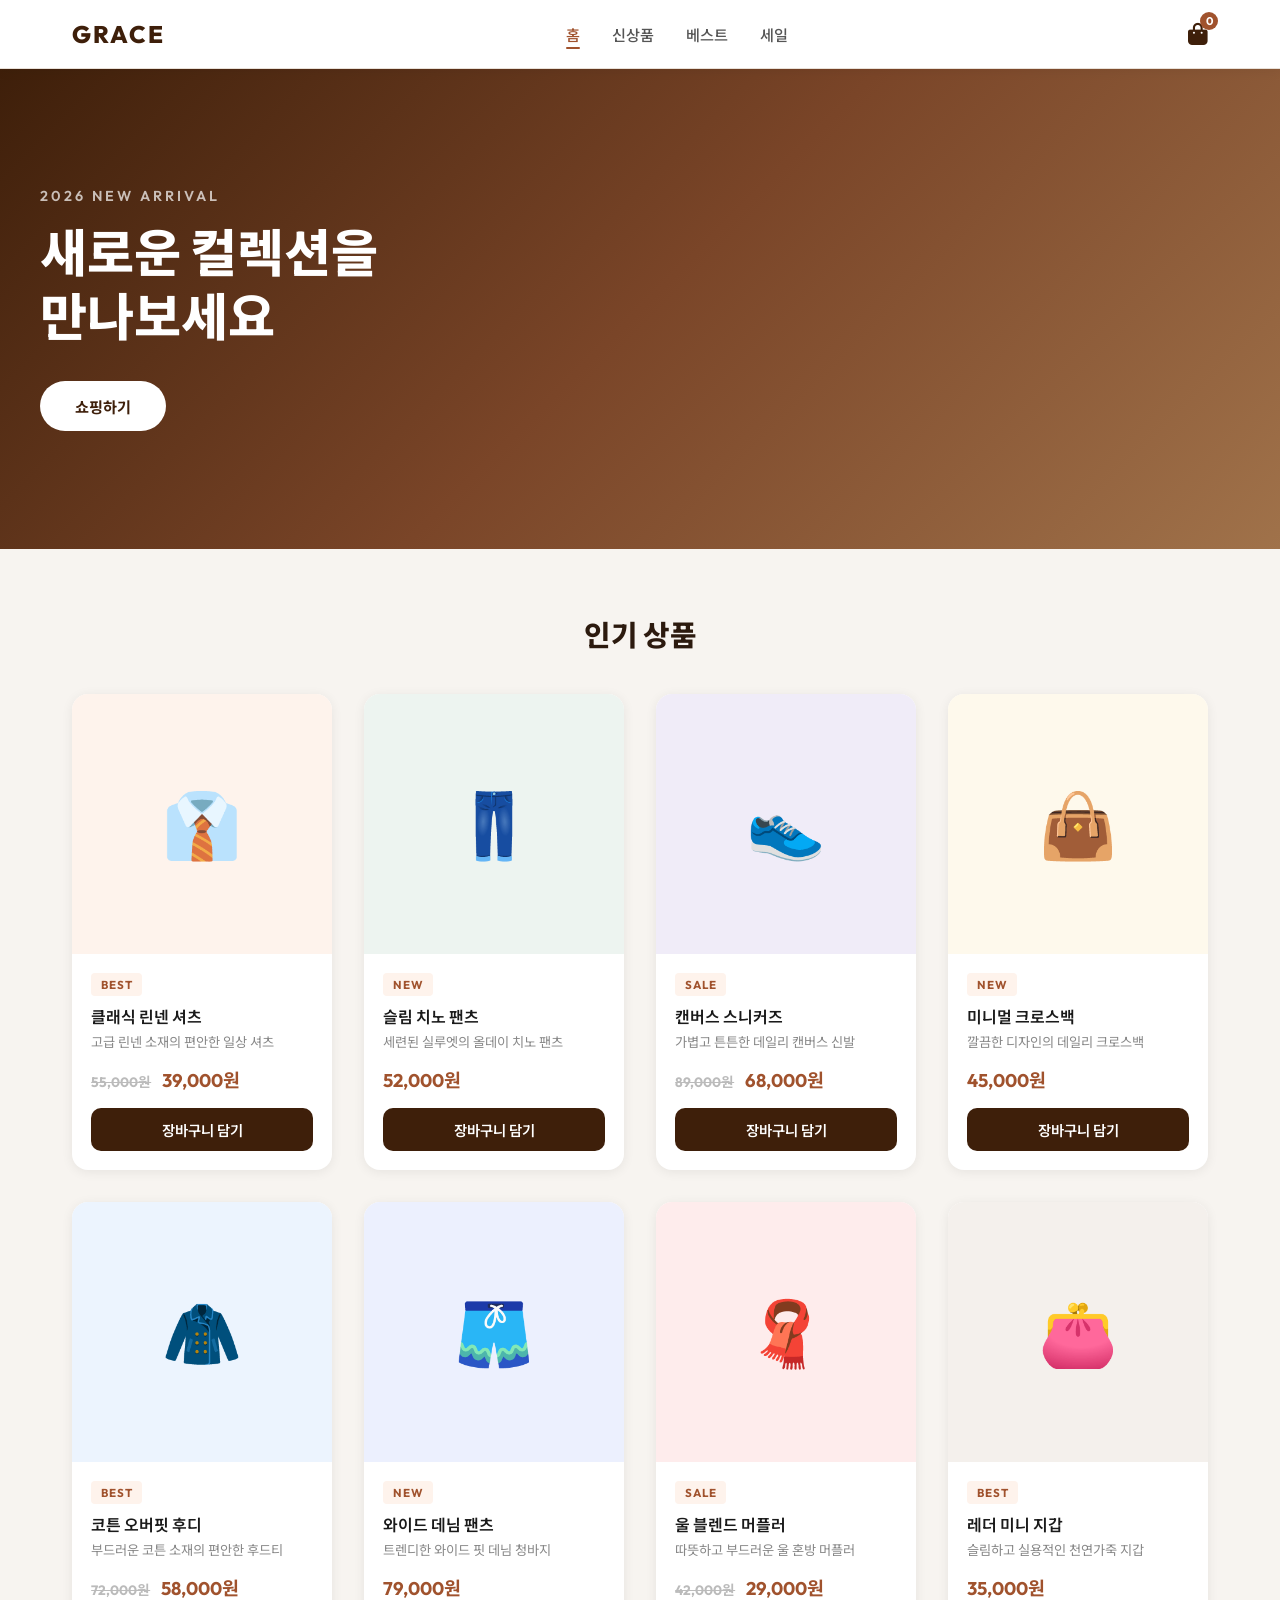
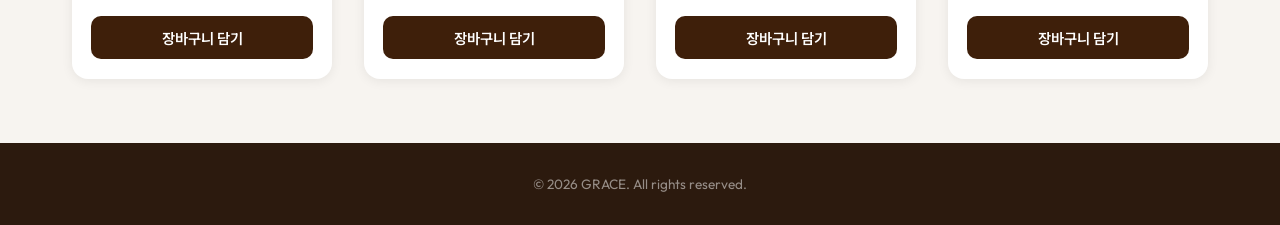
==== index.html @ 34ebe5d7 "first commit" ====
<!DOCTYPE html>
<html lang="ko">
<head>
  <meta charset="UTF-8">
  <meta name="viewport" content="width=device-width, initial-scale=1.0">
  <title>GRACE</title>
  <link rel="stylesheet" href="style.css">
  <link rel="stylesheet" href="https://cdnjs.cloudflare.com/ajax/libs/font-awesome/6.4.0/css/all.min.css">
</head>
<body>

  <!-- 헤더 -->
  <header>
    <div class="header-inner">
      <div class="logo">GRACE</div>
      <nav>
        <a href="index.html" class="active">홈</a>
        <a href="#">신상품</a>
        <a href="#">베스트</a>
        <a href="#">세일</a>
      </nav>
      <a href="cart.html" class="cart-icon">
        <i class="fa-solid fa-bag-shopping"></i>
        <span class="cart-count" id="cart-count">0</span>
      </a>
    </div>
  </header>

  <!-- 배너 -->
  <section class="banner">
    <div class="banner-text">
      <p class="banner-sub">2026 NEW ARRIVAL</p>
      <h1>새로운 컬렉션을<br>만나보세요</h1>
      <a href="#products" class="btn-main">쇼핑하기</a>
    </div>
  </section>

  <!-- 상품 목록 -->
  <section class="products-section" id="products">
    <h2 class="section-title">인기 상품</h2>
    <div class="product-grid" id="product-grid"></div>
  </section>

  <!-- 푸터 -->
  <footer>
    <p>© 2026 GRACE. All rights reserved.</p>
  </footer>

  <script src="app.js"></script>
</body>
</html>
---- style.css ----
@import url('https://fonts.googleapis.com/css2?family=Noto+Sans+KR:wght@300;400;500;700&family=Outfit:wght@400;600;700;800&display=swap');

* {
  box-sizing: border-box;
  margin: 0;
  padding: 0;
}

body {
  font-family: 'Outfit', 'Noto Sans KR', sans-serif;
  background: #f7f4f0;
  color: #1a1a1a;
  min-height: 100vh;
}

a {
  text-decoration: none;
  color: inherit;
}

/* ── 헤더 ── */
header {
  position: sticky;
  top: 0;
  z-index: 100;
  background: #fff;
  border-bottom: 1px solid #e8e0d8;
  box-shadow: 0 2px 12px rgba(0,0,0,0.06);
}

.header-inner {
  max-width: 1200px;
  margin: 0 auto;
  padding: 0 2rem;
  height: 68px;
  display: flex;
  align-items: center;
  justify-content: space-between;
}

.logo {
  font-size: 1.5rem;
  font-weight: 800;
  letter-spacing: 2px;
  color: #3e1f0a;
}

.logo a {
  color: #3e1f0a;
}

nav {
  display: flex;
  gap: 2rem;
}

nav a {
  font-size: 0.95rem;
  font-weight: 500;
  color: #555;
  transition: color 0.2s;
  position: relative;
}

nav a:hover,
nav a.active {
  color: #a0522d;
}

nav a.active::after {
  content: '';
  position: absolute;
  bottom: -4px;
  left: 0;
  right: 0;
  height: 2px;
  background: #a0522d;
  border-radius: 2px;
}

.cart-icon {
  position: relative;
  font-size: 1.4rem;
  color: #3e1f0a;
  cursor: pointer;
  transition: color 0.2s;
}

.cart-icon:hover {
  color: #a0522d;
}

.cart-count {
  position: absolute;
  top: -8px;
  right: -10px;
  background: #a0522d;
  color: #fff;
  font-size: 0.7rem;
  font-weight: 700;
  width: 18px;
  height: 18px;
  border-radius: 50%;
  display: flex;
  align-items: center;
  justify-content: center;
}

/* ── 배너 ── */
.banner {
  background: linear-gradient(135deg, #3e1f0a 0%, #7a4528 50%, #a0724a 100%);
  min-height: 480px;
  display: flex;
  align-items: center;
  padding: 4rem 2rem;
}

.banner-text {
  max-width: 1200px;
  margin: 0 auto;
  width: 100%;
}

.banner-sub {
  font-size: 0.9rem;
  font-weight: 600;
  letter-spacing: 3px;
  color: rgba(255,255,255,0.7);
  margin-bottom: 1rem;
}

.banner-text h1 {
  font-size: 3.2rem;
  font-weight: 800;
  color: #fff;
  line-height: 1.25;
  margin-bottom: 2rem;
}

/* ── 버튼 ── */
.btn-main {
  display: inline-block;
  background: #fff;
  color: #3e1f0a;
  font-size: 0.95rem;
  font-weight: 700;
  padding: 0.85rem 2.2rem;
  border-radius: 50px;
  border: none;
  cursor: pointer;
  transition: all 0.25s;
  font-family: inherit;
}

.btn-main:hover {
  background: #a0522d;
  color: #fff;
  transform: translateY(-2px);
  box-shadow: 0 6px 20px rgba(160, 82, 45, 0.35);
}

.btn-outline {
  display: inline-block;
  background: transparent;
  color: #a0522d;
  font-size: 0.95rem;
  font-weight: 600;
  padding: 0.85rem 2.2rem;
  border-radius: 50px;
  border: 2px solid #a0522d;
  cursor: pointer;
  transition: all 0.25s;
  font-family: inherit;
  text-align: center;
}

.btn-outline:hover {
  background: #a0522d;
  color: #fff;
}

.btn-full {
  width: 100%;
  text-align: center;
  margin-top: 0.75rem;
}

/* ── 상품 섹션 ── */
.products-section {
  max-width: 1200px;
  margin: 0 auto;
  padding: 4rem 2rem;
}

.section-title {
  font-size: 1.8rem;
  font-weight: 800;
  color: #2c1a0e;
  margin-bottom: 2.5rem;
  text-align: center;
}

.product-grid {
  display: grid;
  grid-template-columns: repeat(auto-fill, minmax(260px, 1fr));
  gap: 2rem;
}

/* ── 상품 카드 ── */
.product-card {
  background: #fff;
  border-radius: 16px;
  overflow: hidden;
  box-shadow: 0 2px 12px rgba(0,0,0,0.07);
  transition: transform 0.25s, box-shadow 0.25s;
  cursor: pointer;
}

.product-card:hover {
  transform: translateY(-6px);
  box-shadow: 0 12px 30px rgba(0,0,0,0.12);
}

.product-thumb {
  width: 100%;
  aspect-ratio: 1 / 1;
  display: flex;
  align-items: center;
  justify-content: center;
  font-size: 4rem;
}

.product-info {
  padding: 1.2rem;
}

.product-badge {
  display: inline-block;
  font-size: 0.72rem;
  font-weight: 700;
  letter-spacing: 1px;
  padding: 0.25rem 0.6rem;
  border-radius: 4px;
  background: #fef3ec;
  color: #a0522d;
  margin-bottom: 0.5rem;
}

.product-name {
  font-size: 1rem;
  font-weight: 600;
  color: #1a1a1a;
  margin-bottom: 0.3rem;
}

.product-desc {
  font-size: 0.83rem;
  color: #888;
  margin-bottom: 0.8rem;
  line-height: 1.5;
}

.product-price {
  font-size: 1.15rem;
  font-weight: 700;
  color: #a0522d;
  margin-bottom: 1rem;
}

.product-original-price {
  font-size: 0.85rem;
  color: #bbb;
  text-decoration: line-through;
  margin-right: 0.4rem;
}

.btn-add-cart {
  width: 100%;
  padding: 0.7rem;
  background: #3e1f0a;
  color: #fff;
  border: none;
  border-radius: 10px;
  font-size: 0.9rem;
  font-weight: 600;
  cursor: pointer;
  font-family: inherit;
  transition: background 0.2s;
}

.btn-add-cart:hover {
  background: #a0522d;
}

/* ── 장바구니 페이지 ── */
.cart-page {
  max-width: 1100px;
  margin: 0 auto;
  padding: 3rem 2rem;
}

.cart-container {
  display: grid;
  grid-template-columns: 1fr 340px;
  gap: 2rem;
  align-items: start;
}

.cart-items {
  display: flex;
  flex-direction: column;
  gap: 1rem;
}

.cart-item {
  background: #fff;
  border-radius: 14px;
  padding: 1.2rem;
  display: flex;
  align-items: center;
  gap: 1.2rem;
  box-shadow: 0 2px 10px rgba(0,0,0,0.06);
}

.cart-item-thumb {
  width: 80px;
  height: 80px;
  border-radius: 10px;
  display: flex;
  align-items: center;
  justify-content: center;
  font-size: 2.2rem;
  flex-shrink: 0;
}

.cart-item-info {
  flex: 1;
}

.cart-item-name {
  font-size: 1rem;
  font-weight: 600;
  margin-bottom: 0.25rem;
}

.cart-item-price {
  font-size: 1rem;
  font-weight: 700;
  color: #a0522d;
}

.cart-item-controls {
  display: flex;
  align-items: center;
  gap: 0.5rem;
  margin-top: 0.5rem;
}

.qty-btn {
  width: 28px;
  height: 28px;
  border: 1px solid #ddd;
  background: #fff;
  border-radius: 6px;
  cursor: pointer;
  font-size: 1rem;
  display: flex;
  align-items: center;
  justify-content: center;
  transition: background 0.2s;
}

.qty-btn:hover {
  background: #f0e8df;
}

.qty-num {
  font-weight: 600;
  min-width: 24px;
  text-align: center;
}

.btn-remove {
  margin-left: auto;
  background: none;
  border: none;
  color: #ccc;
  font-size: 1.1rem;
  cursor: pointer;
  transition: color 0.2s;
}

.btn-remove:hover {
  color: #e53e3e;
}

/* 장바구니 비어있을 때 */
.cart-empty {
  text-align: center;
  padding: 5rem 2rem;
  grid-column: 1 / -1;
}

.cart-empty i {
  font-size: 4rem;
  color: #ddd;
  margin-bottom: 1rem;
}

.cart-empty p {
  font-size: 1.1rem;
  color: #999;
  margin-bottom: 1.5rem;
}

/* 주문 요약 */
.cart-summary {
  background: #fff;
  border-radius: 16px;
  padding: 1.8rem;
  box-shadow: 0 2px 12px rgba(0,0,0,0.07);
  position: sticky;
  top: 88px;
}

.cart-summary h3 {
  font-size: 1.1rem;
  font-weight: 700;
  margin-bottom: 1.5rem;
  padding-bottom: 1rem;
  border-bottom: 1px solid #f0e8df;
}

.summary-row {
  display: flex;
  justify-content: space-between;
  font-size: 0.95rem;
  color: #555;
  margin-bottom: 0.8rem;
}

.summary-row.total {
  font-size: 1.1rem;
  font-weight: 700;
  color: #1a1a1a;
  padding-top: 1rem;
  margin-top: 0.5rem;
  border-top: 1px solid #f0e8df;
}

/* ── 푸터 ── */
footer {
  background: #2c1a0e;
  color: rgba(255,255,255,0.5);
  text-align: center;
  padding: 2rem;
  font-size: 0.85rem;
}

/* ── 반응형 ── */
@media (max-width: 768px) {
  .banner-text h1 {
    font-size: 2rem;
  }

  .cart-container {
    grid-template-columns: 1fr;
  }

  .cart-summary {
    position: static;
  }

  nav {
    display: none;
  }
}
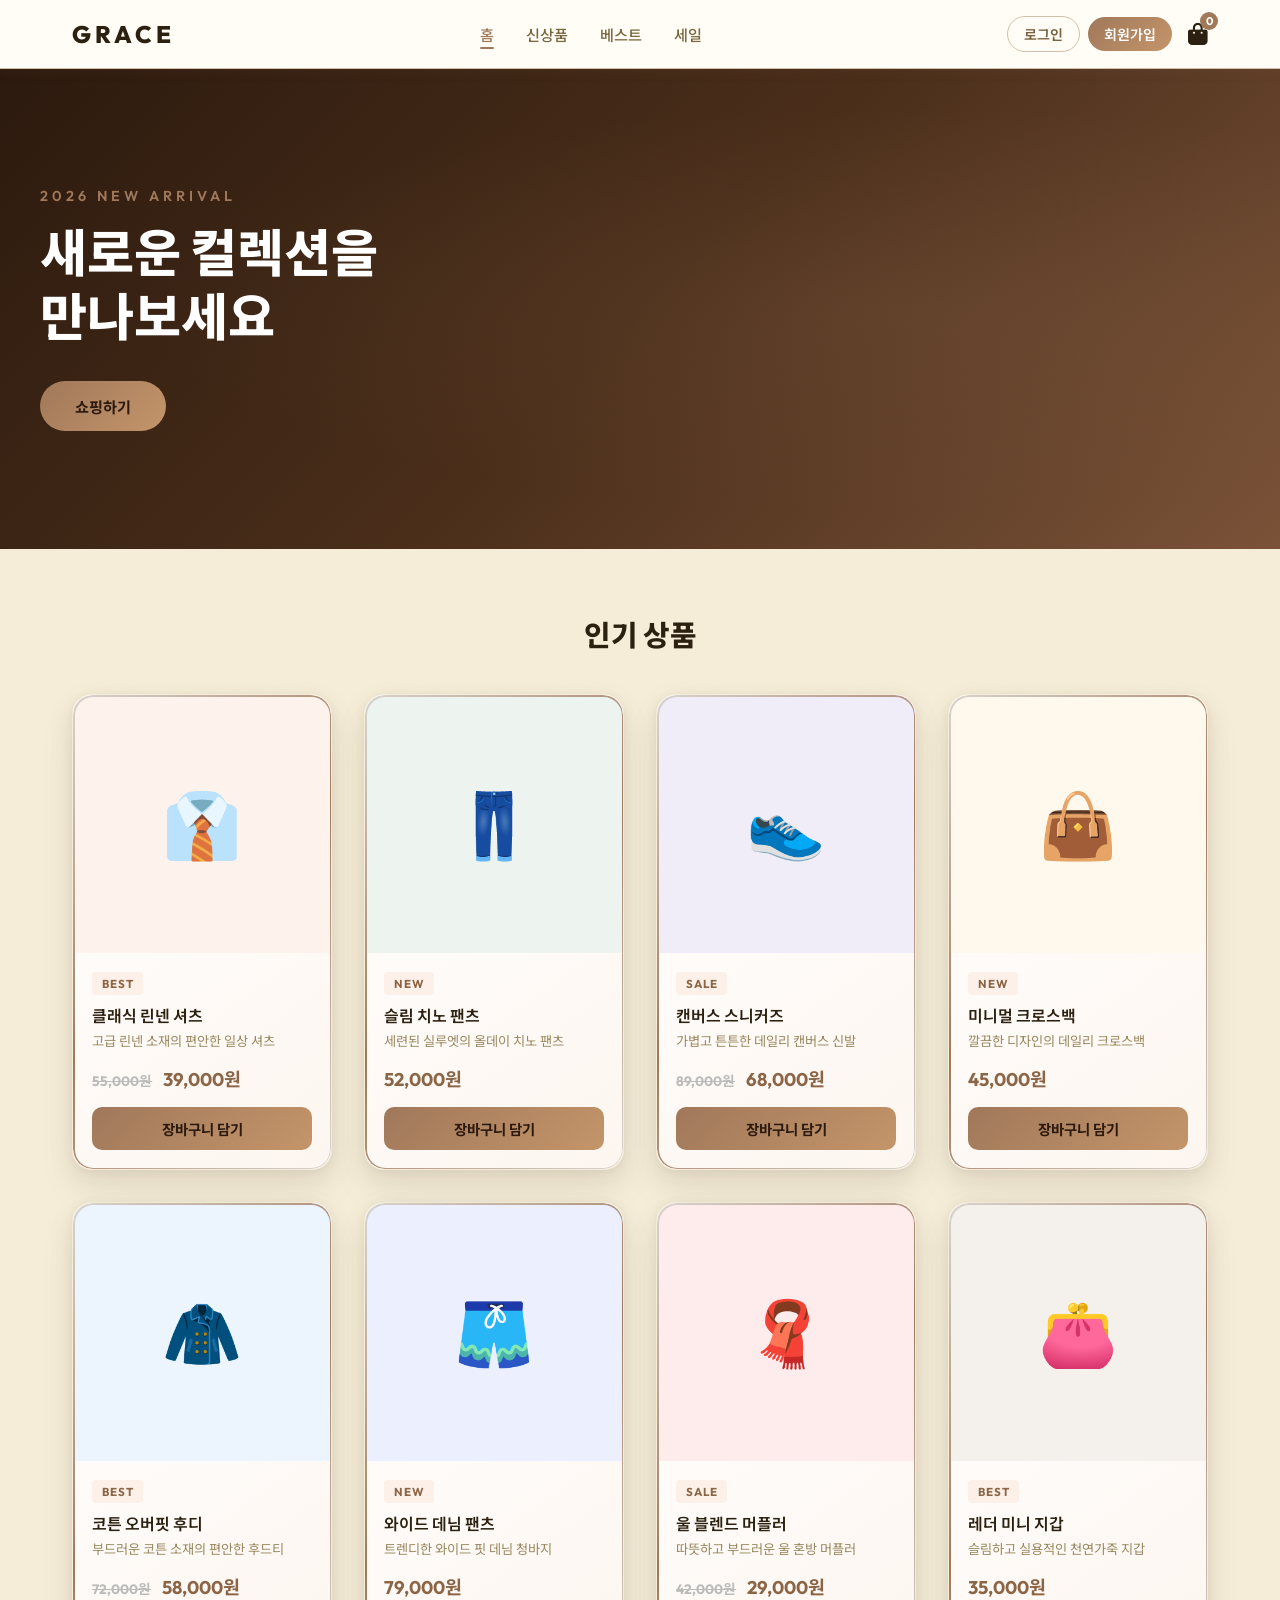
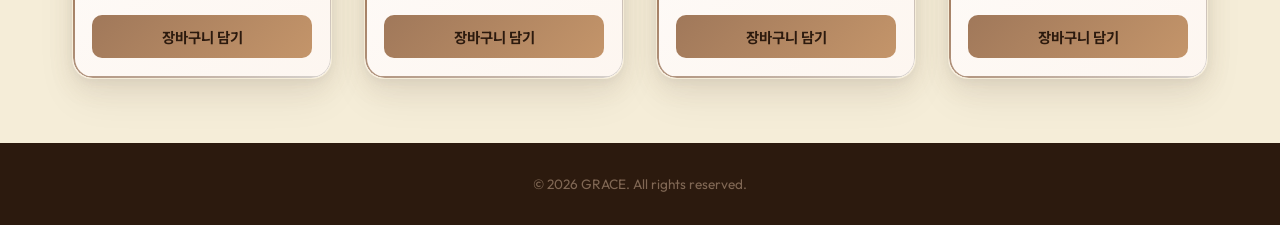
==== commit bfbbbe03: "로그인/회원가입 페이지 추가" ====
--- a/index.html
+++ b/index.html
@@ -19,10 +19,20 @@
         <a href="#">베스트</a>
         <a href="#">세일</a>
       </nav>
-      <a href="cart.html" class="cart-icon">
-        <i class="fa-solid fa-bag-shopping"></i>
-        <span class="cart-count" id="cart-count">0</span>
-      </a>
+      <div class="header-right">
+        <div class="auth-buttons" id="auth-buttons">
+          <a href="login.html" class="btn-login">로그인</a>
+          <a href="signup.html" class="btn-signup">회원가입</a>
+        </div>
+        <div class="user-info" id="user-info" style="display:none;">
+          <span class="user-name" id="user-name"></span>
+          <button class="btn-logout" onclick="logout()">로그아웃</button>
+        </div>
+        <a href="cart.html" class="cart-icon">
+          <i class="fa-solid fa-bag-shopping"></i>
+          <span class="cart-count" id="cart-count">0</span>
+        </a>
+      </div>
     </div>
   </header>
 
--- a/style.css
+++ b/style.css
@@ -8,8 +8,8 @@
 
 body {
   font-family: 'Outfit', 'Noto Sans KR', sans-serif;
-  background: #f7f4f0;
-  color: #1a1a1a;
+  background: #f5edd8;
+  color: #2c2010;
   min-height: 100vh;
 }
 
@@ -18,14 +18,14 @@
   color: inherit;
 }
 
-/* ── 헤더 ── */
+/* ?�?� ?�더 ?�?� */
 header {
   position: sticky;
   top: 0;
   z-index: 100;
-  background: #fff;
-  border-bottom: 1px solid #e8e0d8;
-  box-shadow: 0 2px 12px rgba(0,0,0,0.06);
+  background: #fffdf5;
+  border-bottom: 1px solid #d4bfaa;
+  box-shadow: 0 2px 12px rgba(140, 100, 70, 0.1);
 }
 
 .header-inner {
@@ -41,12 +41,12 @@
 .logo {
   font-size: 1.5rem;
   font-weight: 800;
-  letter-spacing: 2px;
-  color: #3e1f0a;
+  letter-spacing: 4px;
+  color: #2c2010;
 }
 
 .logo a {
-  color: #3e1f0a;
+  color: #2c2010;
 }
 
 nav {
@@ -57,14 +57,14 @@
 nav a {
   font-size: 0.95rem;
   font-weight: 500;
-  color: #555;
+  color: #7a6840;
   transition: color 0.2s;
   position: relative;
 }
 
 nav a:hover,
 nav a.active {
-  color: #a0522d;
+  color: #A0785A;
 }
 
 nav a.active::after {
@@ -74,27 +74,27 @@
   left: 0;
   right: 0;
   height: 2px;
-  background: #a0522d;
+  background: #A0785A;
   border-radius: 2px;
 }
 
 .cart-icon {
   position: relative;
   font-size: 1.4rem;
-  color: #3e1f0a;
+  color: #2c2010;
   cursor: pointer;
   transition: color 0.2s;
 }
 
 .cart-icon:hover {
-  color: #a0522d;
+  color: #A0785A;
 }
 
 .cart-count {
   position: absolute;
   top: -8px;
   right: -10px;
-  background: #a0522d;
+  background: #A0785A;
   color: #fff;
   font-size: 0.7rem;
   font-weight: 700;
@@ -106,26 +106,38 @@
   justify-content: center;
 }
 
-/* ── 배너 ── */
+/* ?�?� 배너 ?�?� */
 .banner {
-  background: linear-gradient(135deg, #3e1f0a 0%, #7a4528 50%, #a0724a 100%);
+  background: linear-gradient(135deg, #2c1a0e 0%, #4a2e1a 50%, #7a5238 100%);
   min-height: 480px;
   display: flex;
   align-items: center;
   padding: 4rem 2rem;
+  position: relative;
+  overflow: hidden;
+}
+
+.banner::after {
+  content: '';
+  position: absolute;
+  inset: 0;
+  background: radial-gradient(ellipse at 70% 50%, rgba(160, 120, 90, 0.15) 0%, transparent 60%);
+  pointer-events: none;
 }
 
 .banner-text {
   max-width: 1200px;
   margin: 0 auto;
   width: 100%;
+  position: relative;
+  z-index: 1;
 }
 
 .banner-sub {
   font-size: 0.9rem;
   font-weight: 600;
-  letter-spacing: 3px;
-  color: rgba(255,255,255,0.7);
+  letter-spacing: 4px;
+  color: #A0785A;
   margin-bottom: 1rem;
 }
 
@@ -137,11 +149,11 @@
   margin-bottom: 2rem;
 }
 
-/* ── 버튼 ── */
+/* ?�?� 버튼 ?�?� */
 .btn-main {
   display: inline-block;
-  background: #fff;
-  color: #3e1f0a;
+  background: linear-gradient(135deg, #A0785A 0%, #C4956A 100%);
+  color: #2c1a0e;
   font-size: 0.95rem;
   font-weight: 700;
   padding: 0.85rem 2.2rem;
@@ -153,21 +165,21 @@
 }
 
 .btn-main:hover {
-  background: #a0522d;
-  color: #fff;
+  background: linear-gradient(135deg, #8B6545 0%, #A0785A 100%);
+  color: #2c1a0e;
   transform: translateY(-2px);
-  box-shadow: 0 6px 20px rgba(160, 82, 45, 0.35);
+  box-shadow: 0 6px 20px rgba(160, 120, 90, 0.4);
 }
 
 .btn-outline {
   display: inline-block;
   background: transparent;
-  color: #a0522d;
+  color: #A0785A;
   font-size: 0.95rem;
   font-weight: 600;
   padding: 0.85rem 2.2rem;
   border-radius: 50px;
-  border: 2px solid #a0522d;
+  border: 2px solid #A0785A;
   cursor: pointer;
   transition: all 0.25s;
   font-family: inherit;
@@ -175,8 +187,8 @@
 }
 
 .btn-outline:hover {
-  background: #a0522d;
-  color: #fff;
+  background: #A0785A;
+  color: #2c1a0e;
 }
 
 .btn-full {
@@ -185,7 +197,7 @@
   margin-top: 0.75rem;
 }
 
-/* ── 상품 섹션 ── */
+/* ?�?� ?�품 ?�션 ?�?� */
 .products-section {
   max-width: 1200px;
   margin: 0 auto;
@@ -195,7 +207,7 @@
 .section-title {
   font-size: 1.8rem;
   font-weight: 800;
-  color: #2c1a0e;
+  color: #2c2010;
   margin-bottom: 2.5rem;
   text-align: center;
 }
@@ -208,17 +220,39 @@
 
 /* ── 상품 카드 ── */
 .product-card {
-  background: #fff;
-  border-radius: 16px;
+  background: linear-gradient(145deg, #ffffff, #fdf6f0);
+  border-radius: 20px;
   overflow: hidden;
-  box-shadow: 0 2px 12px rgba(0,0,0,0.07);
-  transition: transform 0.25s, box-shadow 0.25s;
+  box-shadow:
+    0 2px 6px rgba(192, 186, 180, 0.25),
+    0 8px 24px rgba(160, 120, 90, 0.12),
+    0 20px 40px rgba(0, 0, 0, 0.06);
+  transition: transform 0.3s, box-shadow 0.3s;
   cursor: pointer;
+  border: 1.5px solid transparent;
+  background-clip: padding-box;
+  position: relative;
+}
+
+.product-card::before {
+  content: '';
+  position: absolute;
+  inset: 0;
+  border-radius: 20px;
+  padding: 1.5px;
+  background: linear-gradient(135deg, #d8d4d0, #A0785A, #d8d4d0);
+  -webkit-mask: linear-gradient(#fff 0 0) content-box, linear-gradient(#fff 0 0);
+  -webkit-mask-composite: xor;
+  mask-composite: exclude;
+  pointer-events: none;
 }
 
 .product-card:hover {
-  transform: translateY(-6px);
-  box-shadow: 0 12px 30px rgba(0,0,0,0.12);
+  transform: translateY(-8px);
+  box-shadow:
+    0 4px 12px rgba(192, 186, 180, 0.3),
+    0 16px 40px rgba(160, 120, 90, 0.18),
+    0 30px 60px rgba(0, 0, 0, 0.08);
 }
 
 .product-thumb {
@@ -241,21 +275,21 @@
   letter-spacing: 1px;
   padding: 0.25rem 0.6rem;
   border-radius: 4px;
-  background: #fef3ec;
-  color: #a0522d;
+  background: #fdf0e8;
+  color: #8B6545;
   margin-bottom: 0.5rem;
 }
 
 .product-name {
   font-size: 1rem;
   font-weight: 600;
-  color: #1a1a1a;
+  color: #2c2010;
   margin-bottom: 0.3rem;
 }
 
 .product-desc {
   font-size: 0.83rem;
-  color: #888;
+  color: #9a8860;
   margin-bottom: 0.8rem;
   line-height: 1.5;
 }
@@ -263,7 +297,7 @@
 .product-price {
   font-size: 1.15rem;
   font-weight: 700;
-  color: #a0522d;
+  color: #8B6545;
   margin-bottom: 1rem;
 }
 
@@ -277,22 +311,23 @@
 .btn-add-cart {
   width: 100%;
   padding: 0.7rem;
-  background: #3e1f0a;
-  color: #fff;
+  background: linear-gradient(135deg, #A0785A 0%, #C4956A 100%);
+  color: #2c1a0e;
   border: none;
   border-radius: 10px;
   font-size: 0.9rem;
-  font-weight: 600;
+  font-weight: 700;
   cursor: pointer;
   font-family: inherit;
-  transition: background 0.2s;
+  transition: all 0.2s;
 }
 
 .btn-add-cart:hover {
-  background: #a0522d;
-}
-
-/* ── 장바구니 페이지 ── */
+  background: linear-gradient(135deg, #8B6545 0%, #A0785A 100%);
+  box-shadow: 0 4px 14px rgba(160, 120, 90, 0.35);
+}
+
+/* ?�?� ?�바구니 ?�이지 ?�?� */
 .cart-page {
   max-width: 1100px;
   margin: 0 auto;
@@ -313,13 +348,31 @@
 }
 
 .cart-item {
-  background: #fff;
-  border-radius: 14px;
+  background: linear-gradient(145deg, #ffffff, #fdf6f0);
+  border-radius: 18px;
   padding: 1.2rem;
   display: flex;
   align-items: center;
   gap: 1.2rem;
-  box-shadow: 0 2px 10px rgba(0,0,0,0.06);
+  box-shadow:
+    0 2px 6px rgba(192, 186, 180, 0.25),
+    0 8px 20px rgba(160, 120, 90, 0.1),
+    0 16px 32px rgba(0, 0, 0, 0.05);
+  border: 1.5px solid transparent;
+  position: relative;
+}
+
+.cart-item::before {
+  content: '';
+  position: absolute;
+  inset: 0;
+  border-radius: 18px;
+  padding: 1.5px;
+  background: linear-gradient(135deg, #d8d4d0, #A0785A, #d8d4d0);
+  -webkit-mask: linear-gradient(#fff 0 0) content-box, linear-gradient(#fff 0 0);
+  -webkit-mask-composite: xor;
+  mask-composite: exclude;
+  pointer-events: none;
 }
 
 .cart-item-thumb {
@@ -341,12 +394,13 @@
   font-size: 1rem;
   font-weight: 600;
   margin-bottom: 0.25rem;
+  color: #2c2010;
 }
 
 .cart-item-price {
   font-size: 1rem;
   font-weight: 700;
-  color: #a0522d;
+  color: #8B6545;
 }
 
 .cart-item-controls {
@@ -359,8 +413,8 @@
 .qty-btn {
   width: 28px;
   height: 28px;
-  border: 1px solid #ddd;
-  background: #fff;
+  border: 1px solid #d4bfaa;
+  background: #fffdf5;
   border-radius: 6px;
   cursor: pointer;
   font-size: 1rem;
@@ -371,13 +425,14 @@
 }
 
 .qty-btn:hover {
-  background: #f0e8df;
+  background: #fdf0e8;
 }
 
 .qty-num {
   font-weight: 600;
   min-width: 24px;
   text-align: center;
+  color: #2c2010;
 }
 
 .btn-remove {
@@ -394,7 +449,7 @@
   color: #e53e3e;
 }
 
-/* 장바구니 비어있을 때 */
+/* ?�바구니 비어?�을 ??*/
 .cart-empty {
   text-align: center;
   padding: 5rem 2rem;
@@ -403,24 +458,41 @@
 
 .cart-empty i {
   font-size: 4rem;
-  color: #ddd;
+  color: #d4bfaa;
   margin-bottom: 1rem;
 }
 
 .cart-empty p {
   font-size: 1.1rem;
-  color: #999;
+  color: #9a8860;
   margin-bottom: 1.5rem;
 }
 
 /* 주문 요약 */
 .cart-summary {
-  background: #fff;
-  border-radius: 16px;
+  background: linear-gradient(145deg, #ffffff, #fdf6f0);
+  border-radius: 20px;
   padding: 1.8rem;
-  box-shadow: 0 2px 12px rgba(0,0,0,0.07);
+  box-shadow:
+    0 2px 6px rgba(192, 186, 180, 0.25),
+    0 8px 24px rgba(160, 120, 90, 0.12),
+    0 20px 40px rgba(0, 0, 0, 0.06);
+  border: 1.5px solid transparent;
   position: sticky;
   top: 88px;
+}
+
+.cart-summary::before {
+  content: '';
+  position: absolute;
+  inset: 0;
+  border-radius: 20px;
+  padding: 1.5px;
+  background: linear-gradient(135deg, #d8d4d0, #A0785A, #d8d4d0);
+  -webkit-mask: linear-gradient(#fff 0 0) content-box, linear-gradient(#fff 0 0);
+  -webkit-mask-composite: xor;
+  mask-composite: exclude;
+  pointer-events: none;
 }
 
 .cart-summary h3 {
@@ -428,36 +500,240 @@
   font-weight: 700;
   margin-bottom: 1.5rem;
   padding-bottom: 1rem;
-  border-bottom: 1px solid #f0e8df;
+  border-bottom: 1px solid #e8d0bc;
+  color: #2c2010;
 }
 
 .summary-row {
   display: flex;
   justify-content: space-between;
   font-size: 0.95rem;
-  color: #555;
+  color: #7a6840;
   margin-bottom: 0.8rem;
 }
 
 .summary-row.total {
   font-size: 1.1rem;
   font-weight: 700;
-  color: #1a1a1a;
+  color: #2c2010;
   padding-top: 1rem;
   margin-top: 0.5rem;
-  border-top: 1px solid #f0e8df;
-}
-
-/* ── 푸터 ── */
+  border-top: 1px solid #e8d0bc;
+}
+
+/* ?�?� ?�터 ?�?� */
 footer {
   background: #2c1a0e;
-  color: rgba(255,255,255,0.5);
+  color: rgba(255, 220, 190, 0.4);
   text-align: center;
   padding: 2rem;
   font-size: 0.85rem;
 }
 
-/* ── 반응형 ── */
+/* ── 헤더 우측 묶음 ── */
+.header-right {
+  display: flex;
+  align-items: center;
+  gap: 1rem;
+}
+
+.auth-buttons {
+  display: flex;
+  align-items: center;
+  gap: 0.5rem;
+}
+
+.btn-login {
+  font-size: 0.88rem;
+  font-weight: 600;
+  color: #7a6040;
+  padding: 0.45rem 1rem;
+  border-radius: 50px;
+  border: 1.5px solid #d4bfaa;
+  transition: all 0.2s;
+}
+
+.btn-login:hover,
+.btn-login.active {
+  color: #A0785A;
+  border-color: #A0785A;
+}
+
+.btn-signup {
+  font-size: 0.88rem;
+  font-weight: 600;
+  color: #fff;
+  padding: 0.45rem 1rem;
+  border-radius: 50px;
+  background: linear-gradient(135deg, #A0785A, #C4956A);
+  transition: all 0.2s;
+}
+
+.btn-signup:hover,
+.btn-signup.active {
+  background: linear-gradient(135deg, #8B6545, #A0785A);
+  box-shadow: 0 4px 12px rgba(160, 120, 90, 0.3);
+}
+
+.user-info {
+  display: flex;
+  align-items: center;
+  gap: 0.75rem;
+}
+
+.user-name {
+  font-size: 0.9rem;
+  font-weight: 600;
+  color: #2c2010;
+}
+
+.btn-logout {
+  font-size: 0.85rem;
+  font-weight: 600;
+  color: #A0785A;
+  background: none;
+  border: 1.5px solid #A0785A;
+  padding: 0.4rem 0.9rem;
+  border-radius: 50px;
+  cursor: pointer;
+  font-family: inherit;
+  transition: all 0.2s;
+}
+
+.btn-logout:hover {
+  background: #A0785A;
+  color: #fff;
+}
+
+/* ── 로그인/회원가입 페이지 ── */
+.auth-page {
+  min-height: calc(100vh - 68px - 80px);
+  display: flex;
+  align-items: center;
+  justify-content: center;
+  padding: 3rem 2rem;
+}
+
+.auth-card {
+  background: linear-gradient(145deg, #ffffff, #fdf6f0);
+  border-radius: 24px;
+  padding: 3rem;
+  width: 100%;
+  max-width: 440px;
+  box-shadow:
+    0 2px 6px rgba(192, 186, 180, 0.25),
+    0 8px 24px rgba(160, 120, 90, 0.12),
+    0 20px 40px rgba(0, 0, 0, 0.06);
+  position: relative;
+}
+
+.auth-card::before {
+  content: '';
+  position: absolute;
+  inset: 0;
+  border-radius: 24px;
+  padding: 1.5px;
+  background: linear-gradient(135deg, #d8d4d0, #A0785A, #d8d4d0);
+  -webkit-mask: linear-gradient(#fff 0 0) content-box, linear-gradient(#fff 0 0);
+  -webkit-mask-composite: xor;
+  mask-composite: exclude;
+  pointer-events: none;
+}
+
+.auth-header {
+  text-align: center;
+  margin-bottom: 2rem;
+}
+
+.auth-header h2 {
+  font-size: 1.8rem;
+  font-weight: 800;
+  color: #2c2010;
+  letter-spacing: 1px;
+  margin-bottom: 0.4rem;
+}
+
+.auth-header p {
+  font-size: 0.9rem;
+  color: #9a8860;
+}
+
+.auth-form {
+  display: flex;
+  flex-direction: column;
+  gap: 1.2rem;
+}
+
+.form-group {
+  display: flex;
+  flex-direction: column;
+  gap: 0.4rem;
+}
+
+.form-group label {
+  font-size: 0.85rem;
+  font-weight: 600;
+  color: #5a4428;
+}
+
+.input-wrap {
+  position: relative;
+}
+
+.input-wrap i {
+  position: absolute;
+  left: 1rem;
+  top: 50%;
+  transform: translateY(-50%);
+  color: #b8a080;
+  font-size: 0.9rem;
+}
+
+.input-wrap input {
+  width: 100%;
+  padding: 0.85rem 1rem 0.85rem 2.8rem;
+  border: 1.5px solid #e8d0bc;
+  border-radius: 12px;
+  font-size: 0.95rem;
+  font-family: inherit;
+  color: #2c2010;
+  background: #fffdf8;
+  transition: all 0.2s;
+  outline: none;
+}
+
+.input-wrap input:focus {
+  border-color: #A0785A;
+  box-shadow: 0 0 0 3px rgba(160, 120, 90, 0.12);
+  background: #fff;
+}
+
+.error-msg {
+  font-size: 0.85rem;
+  color: #e53e3e;
+  text-align: center;
+  min-height: 1.2rem;
+}
+
+.btn-auth {
+  margin-top: 0.5rem;
+  padding: 0.95rem;
+  font-size: 1rem;
+}
+
+.auth-footer {
+  text-align: center;
+  margin-top: 1.5rem;
+  font-size: 0.9rem;
+  color: #9a8860;
+}
+
+.auth-footer a {
+  color: #A0785A;
+  font-weight: 600;
+  text-decoration: underline;
+}
+
 @media (max-width: 768px) {
   .banner-text h1 {
     font-size: 2rem;
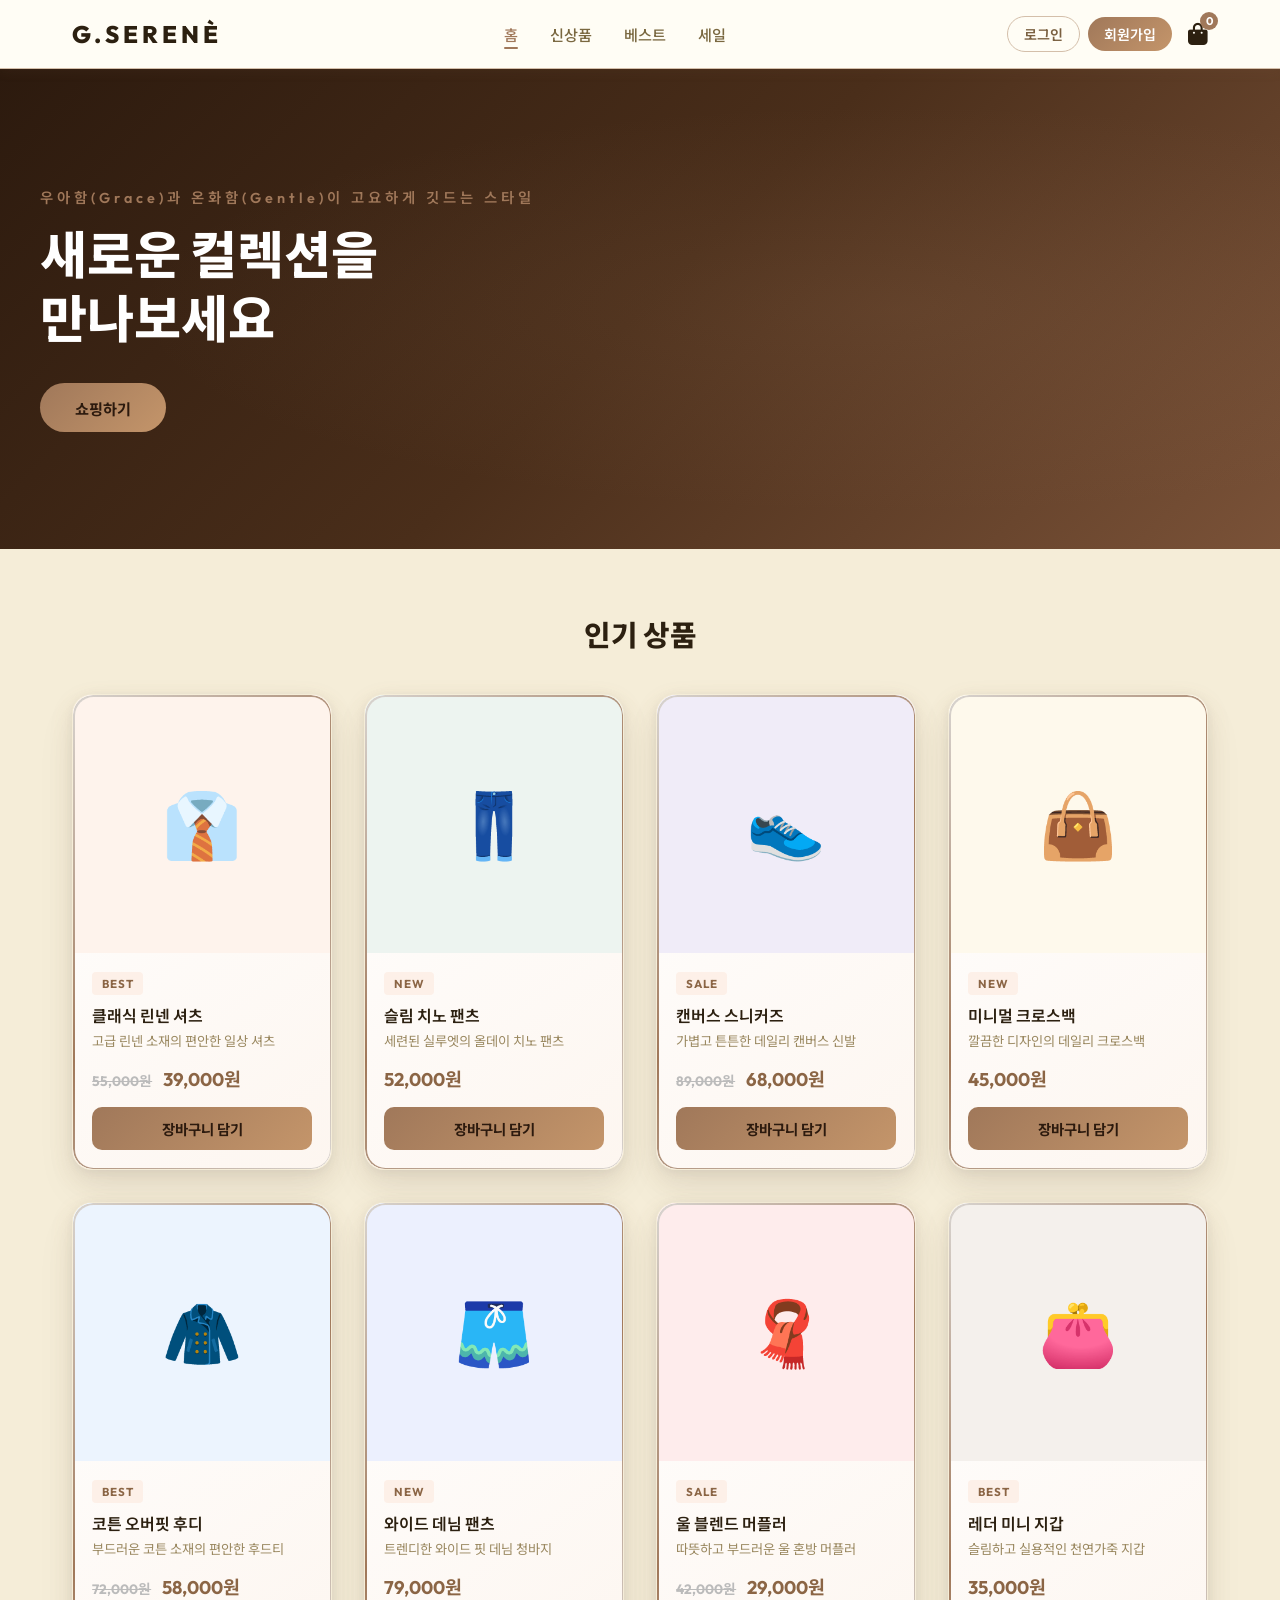
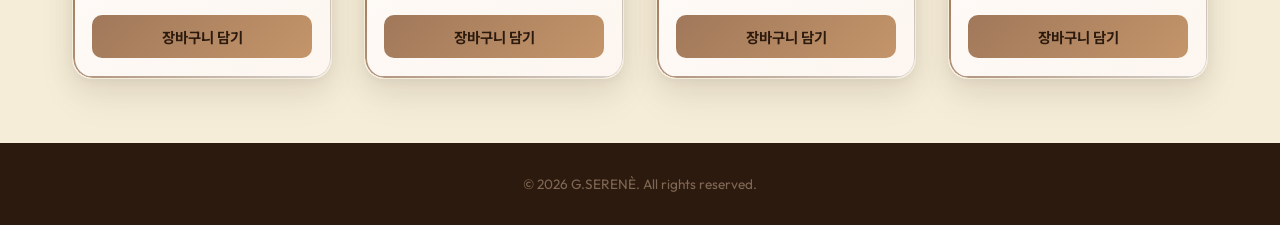
==== commit 1026ecc2: "Rebrand GRACE to G.SERENE, add brand tagline to banner" ====
--- a/index.html
+++ b/index.html
@@ -3,7 +3,7 @@
 <head>
   <meta charset="UTF-8">
   <meta name="viewport" content="width=device-width, initial-scale=1.0">
-  <title>GRACE</title>
+  <title>G.SERENÈ</title>
   <link rel="stylesheet" href="style.css">
   <link rel="stylesheet" href="https://cdnjs.cloudflare.com/ajax/libs/font-awesome/6.4.0/css/all.min.css">
 </head>
@@ -12,7 +12,7 @@
   <!-- 헤더 -->
   <header>
     <div class="header-inner">
-      <div class="logo">GRACE</div>
+      <div class="logo">G.SERENÈ</div>
       <nav>
         <a href="index.html" class="active">홈</a>
         <a href="#">신상품</a>
@@ -25,6 +25,9 @@
           <a href="signup.html" class="btn-signup">회원가입</a>
         </div>
         <div class="user-info" id="user-info" style="display:none;">
+          <a href="admin.html" class="btn-admin" id="admin-link" style="display:none;">
+            <i class="fa-solid fa-shield-halved"></i> 관리자
+          </a>
           <span class="user-name" id="user-name"></span>
           <button class="btn-logout" onclick="logout()">로그아웃</button>
         </div>
@@ -39,7 +42,7 @@
   <!-- 배너 -->
   <section class="banner">
     <div class="banner-text">
-      <p class="banner-sub">2026 NEW ARRIVAL</p>
+      <p class="banner-sub">우아함(Grace)과 온화함(Gentle)이 고요하게 깃드는 스타일</p>
       <h1>새로운 컬렉션을<br>만나보세요</h1>
       <a href="#products" class="btn-main">쇼핑하기</a>
     </div>
@@ -53,7 +56,7 @@
 
   <!-- 푸터 -->
   <footer>
-    <p>© 2026 GRACE. All rights reserved.</p>
+    <p>© 2026 G.SERENÈ. All rights reserved.</p>
   </footer>
 
   <script src="app.js"></script>
--- a/style.css
+++ b/style.css
@@ -734,6 +734,345 @@
   text-decoration: underline;
 }
 
+/* ── 관리자 버튼 ── */
+.btn-admin {
+  font-size: 0.85rem;
+  font-weight: 700;
+  color: #fff;
+  background: linear-gradient(135deg, #5a3e28, #8B6545);
+  padding: 0.4rem 0.9rem;
+  border-radius: 50px;
+  display: inline-flex;
+  align-items: center;
+  gap: 0.3rem;
+  transition: all 0.2s;
+}
+
+.btn-admin:hover {
+  background: linear-gradient(135deg, #3e2810, #5a3e28);
+  box-shadow: 0 4px 12px rgba(90, 62, 40, 0.3);
+}
+
+.admin-badge {
+  font-size: 0.85rem;
+  font-weight: 700;
+  color: #fff;
+  background: linear-gradient(135deg, #5a3e28, #8B6545);
+  padding: 0.4rem 0.9rem;
+  border-radius: 50px;
+  display: inline-flex;
+  align-items: center;
+  gap: 0.3rem;
+}
+
+/* ── 관리자 페이지 ── */
+.admin-page {
+  max-width: 1200px;
+  margin: 0 auto;
+  padding: 3rem 2rem;
+}
+
+.admin-stats {
+  display: flex;
+  gap: 1.5rem;
+  margin-bottom: 2.5rem;
+}
+
+.stat-card {
+  background: linear-gradient(145deg, #ffffff, #fdf6f0);
+  border-radius: 16px;
+  padding: 1.5rem 2rem;
+  display: flex;
+  align-items: center;
+  gap: 1.2rem;
+  box-shadow: 0 2px 6px rgba(192, 186, 180, 0.25), 0 8px 24px rgba(160, 120, 90, 0.1);
+  position: relative;
+  flex: 1;
+}
+
+.stat-card::before {
+  content: '';
+  position: absolute;
+  inset: 0;
+  border-radius: 16px;
+  padding: 1.5px;
+  background: linear-gradient(135deg, #d8d4d0, #A0785A, #d8d4d0);
+  -webkit-mask: linear-gradient(#fff 0 0) content-box, linear-gradient(#fff 0 0);
+  -webkit-mask-composite: xor;
+  mask-composite: exclude;
+  pointer-events: none;
+}
+
+.stat-card i {
+  font-size: 2rem;
+  color: #A0785A;
+}
+
+.stat-num {
+  font-size: 2rem;
+  font-weight: 800;
+  color: #2c2010;
+  line-height: 1;
+}
+
+.stat-label {
+  font-size: 0.85rem;
+  color: #9a8860;
+  margin-top: 0.2rem;
+}
+
+.admin-layout {
+  display: grid;
+  grid-template-columns: 400px 1fr;
+  gap: 2rem;
+  align-items: start;
+}
+
+.admin-section-title {
+  font-size: 1.1rem;
+  font-weight: 700;
+  color: #2c2010;
+  margin-bottom: 1.5rem;
+  display: flex;
+  align-items: center;
+  gap: 0.5rem;
+}
+
+.admin-form-section,
+.admin-list-section {
+  background: linear-gradient(145deg, #ffffff, #fdf6f0);
+  border-radius: 20px;
+  padding: 2rem;
+  box-shadow: 0 2px 6px rgba(192, 186, 180, 0.25), 0 8px 24px rgba(160, 120, 90, 0.1);
+  position: relative;
+}
+
+.admin-form-section::before,
+.admin-list-section::before {
+  content: '';
+  position: absolute;
+  inset: 0;
+  border-radius: 20px;
+  padding: 1.5px;
+  background: linear-gradient(135deg, #d8d4d0, #A0785A, #d8d4d0);
+  -webkit-mask: linear-gradient(#fff 0 0) content-box, linear-gradient(#fff 0 0);
+  -webkit-mask-composite: xor;
+  mask-composite: exclude;
+  pointer-events: none;
+}
+
+.admin-form {
+  display: flex;
+  flex-direction: column;
+  gap: 1rem;
+}
+
+.admin-form .input-wrap select {
+  width: 100%;
+  padding: 0.85rem 1rem 0.85rem 2.8rem;
+  border: 1.5px solid #e8d0bc;
+  border-radius: 12px;
+  font-size: 0.95rem;
+  font-family: inherit;
+  color: #2c2010;
+  background: #fffdf8;
+  outline: none;
+  cursor: pointer;
+  appearance: none;
+}
+
+.admin-form-btns {
+  display: flex;
+  gap: 0.75rem;
+  margin-top: 0.5rem;
+}
+
+.admin-product-list {
+  display: flex;
+  flex-direction: column;
+  gap: 1rem;
+  max-height: 600px;
+  overflow-y: auto;
+}
+
+.admin-product-item {
+  display: flex;
+  align-items: center;
+  gap: 1rem;
+  padding: 1rem;
+  background: #fffdf8;
+  border-radius: 12px;
+  border: 1px solid #e8d0bc;
+}
+
+.admin-product-thumb {
+  width: 56px;
+  height: 56px;
+  border-radius: 10px;
+  display: flex;
+  align-items: center;
+  justify-content: center;
+  font-size: 1.8rem;
+  flex-shrink: 0;
+}
+
+.admin-product-info {
+  flex: 1;
+  min-width: 0;
+}
+
+.admin-product-name {
+  font-size: 0.95rem;
+  font-weight: 600;
+  color: #2c2010;
+}
+
+.admin-product-price {
+  font-size: 0.9rem;
+  font-weight: 700;
+  color: #A0785A;
+}
+
+.admin-original {
+  font-size: 0.8rem;
+  color: #bbb;
+  text-decoration: line-through;
+  margin-left: 0.3rem;
+  font-weight: 400;
+}
+
+.admin-product-desc {
+  font-size: 0.8rem;
+  color: #9a8860;
+  white-space: nowrap;
+  overflow: hidden;
+  text-overflow: ellipsis;
+}
+
+.admin-product-actions {
+  display: flex;
+  flex-direction: column;
+  gap: 0.4rem;
+  flex-shrink: 0;
+}
+
+.btn-edit {
+  font-size: 0.8rem;
+  font-weight: 600;
+  color: #A0785A;
+  background: #fdf0e8;
+  border: 1px solid #e8d0bc;
+  border-radius: 8px;
+  padding: 0.35rem 0.7rem;
+  cursor: pointer;
+  font-family: inherit;
+  transition: all 0.2s;
+  display: flex;
+  align-items: center;
+  gap: 0.3rem;
+}
+
+.btn-edit:hover {
+  background: #A0785A;
+  color: #fff;
+  border-color: #A0785A;
+}
+
+.btn-delete {
+  font-size: 0.8rem;
+  font-weight: 600;
+  color: #e53e3e;
+  background: #fef2f2;
+  border: 1px solid #fecaca;
+  border-radius: 8px;
+  padding: 0.35rem 0.7rem;
+  cursor: pointer;
+  font-family: inherit;
+  transition: all 0.2s;
+  display: flex;
+  align-items: center;
+  gap: 0.3rem;
+}
+
+.btn-delete:hover {
+  background: #e53e3e;
+  color: #fff;
+  border-color: #e53e3e;
+}
+
+.admin-empty {
+  text-align: center;
+  color: #9a8860;
+  padding: 2rem;
+}
+
+/* ── 소셜 로그인 ── */
+.social-divider {
+  display: flex;
+  align-items: center;
+  gap: 1rem;
+  margin: 1.5rem 0 1rem;
+  color: #c8b898;
+  font-size: 0.85rem;
+}
+
+.social-divider::before,
+.social-divider::after {
+  content: '';
+  flex: 1;
+  height: 1px;
+  background: #e8d0bc;
+}
+
+.btn-google {
+  width: 100%;
+  display: flex;
+  align-items: center;
+  justify-content: center;
+  gap: 0.75rem;
+  padding: 0.85rem 1rem;
+  border: 1.5px solid #e8d0bc;
+  border-radius: 12px;
+  background: #fff;
+  font-size: 0.95rem;
+  font-weight: 600;
+  color: #3c3c3c;
+  font-family: inherit;
+  cursor: pointer;
+  transition: all 0.2s;
+  margin-bottom: 0.5rem;
+}
+
+.btn-google:hover {
+  border-color: #A0785A;
+  box-shadow: 0 4px 12px rgba(160, 120, 90, 0.15);
+  background: #fffdf8;
+}
+
+.btn-naver {
+  width: 100%;
+  display: flex;
+  align-items: center;
+  justify-content: center;
+  gap: 0.75rem;
+  padding: 0.85rem 1rem;
+  border: none;
+  border-radius: 12px;
+  background: #03C75A;
+  font-size: 0.95rem;
+  font-weight: 600;
+  color: #fff;
+  font-family: inherit;
+  cursor: pointer;
+  transition: all 0.2s;
+  margin-bottom: 0.5rem;
+}
+
+.btn-naver:hover {
+  background: #02b350;
+  box-shadow: 0 4px 12px rgba(3, 199, 90, 0.35);
+}
+
 @media (max-width: 768px) {
   .banner-text h1 {
     font-size: 2rem;
